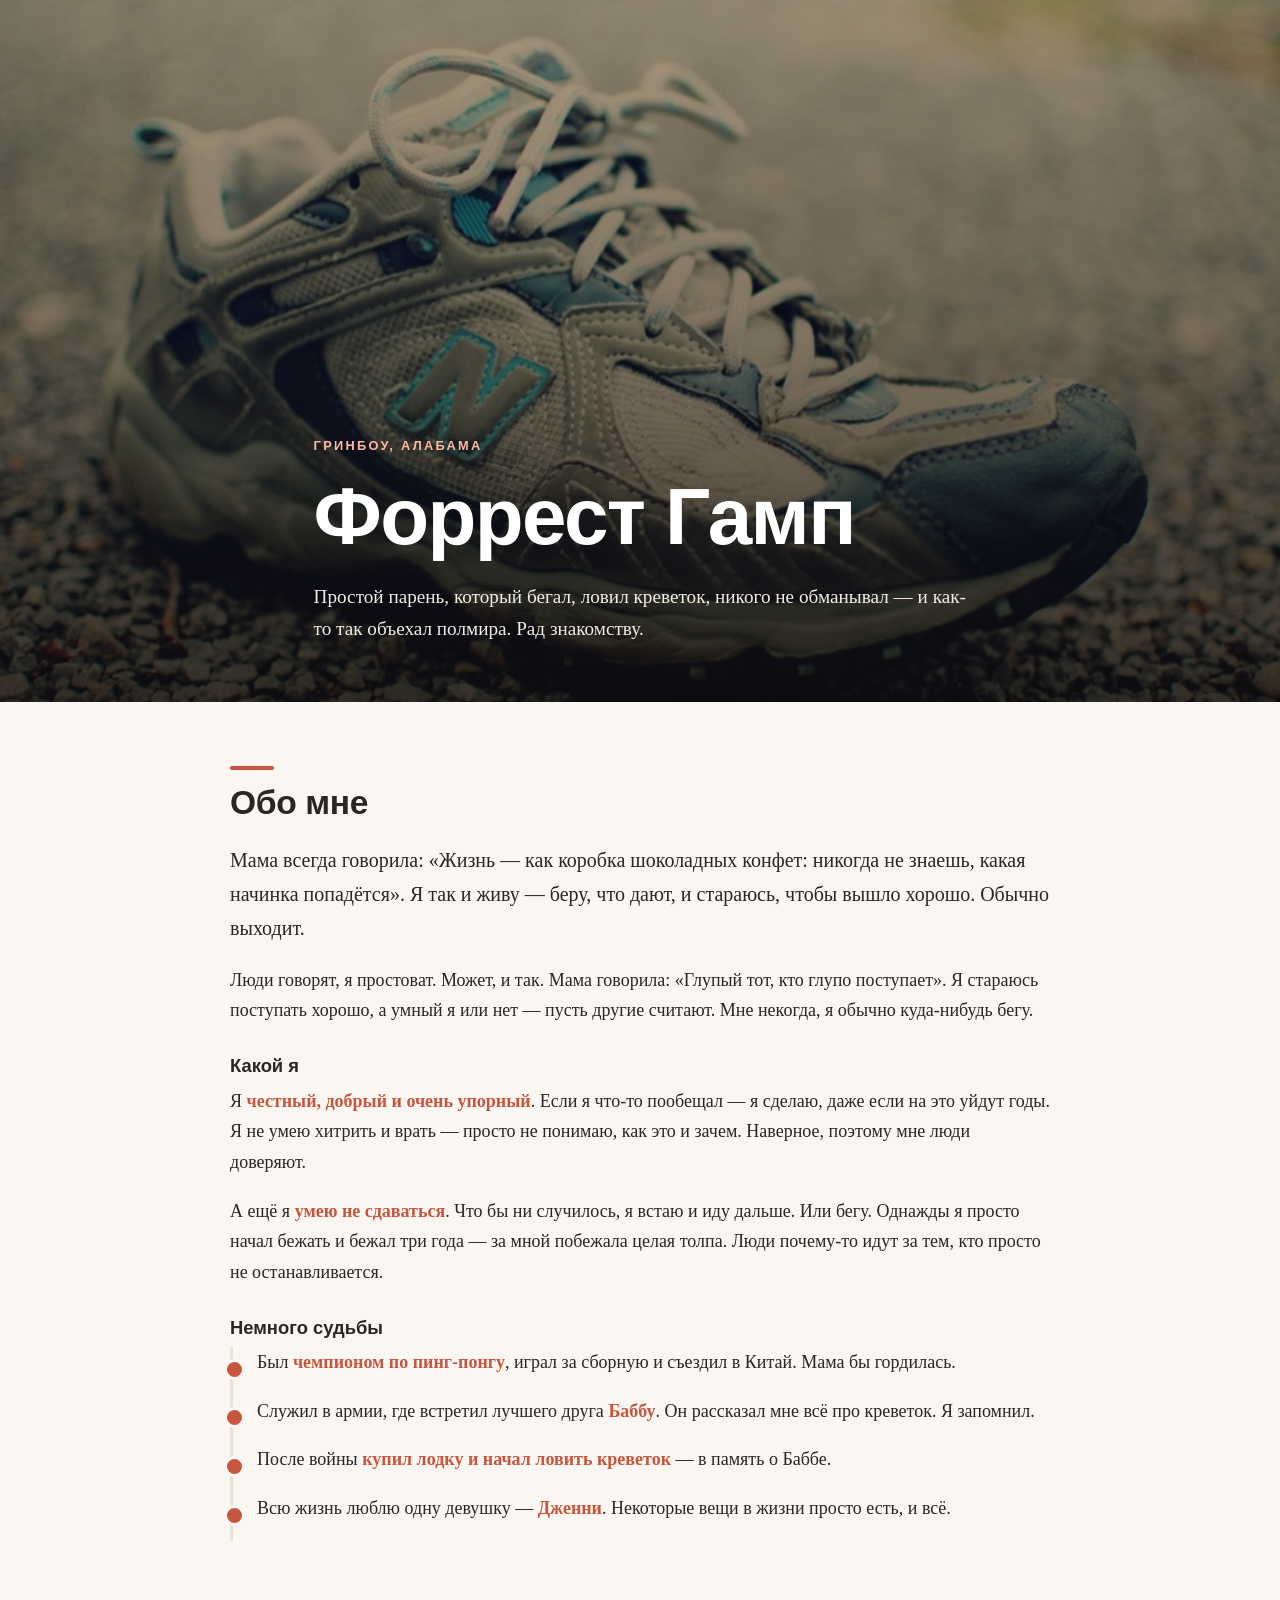
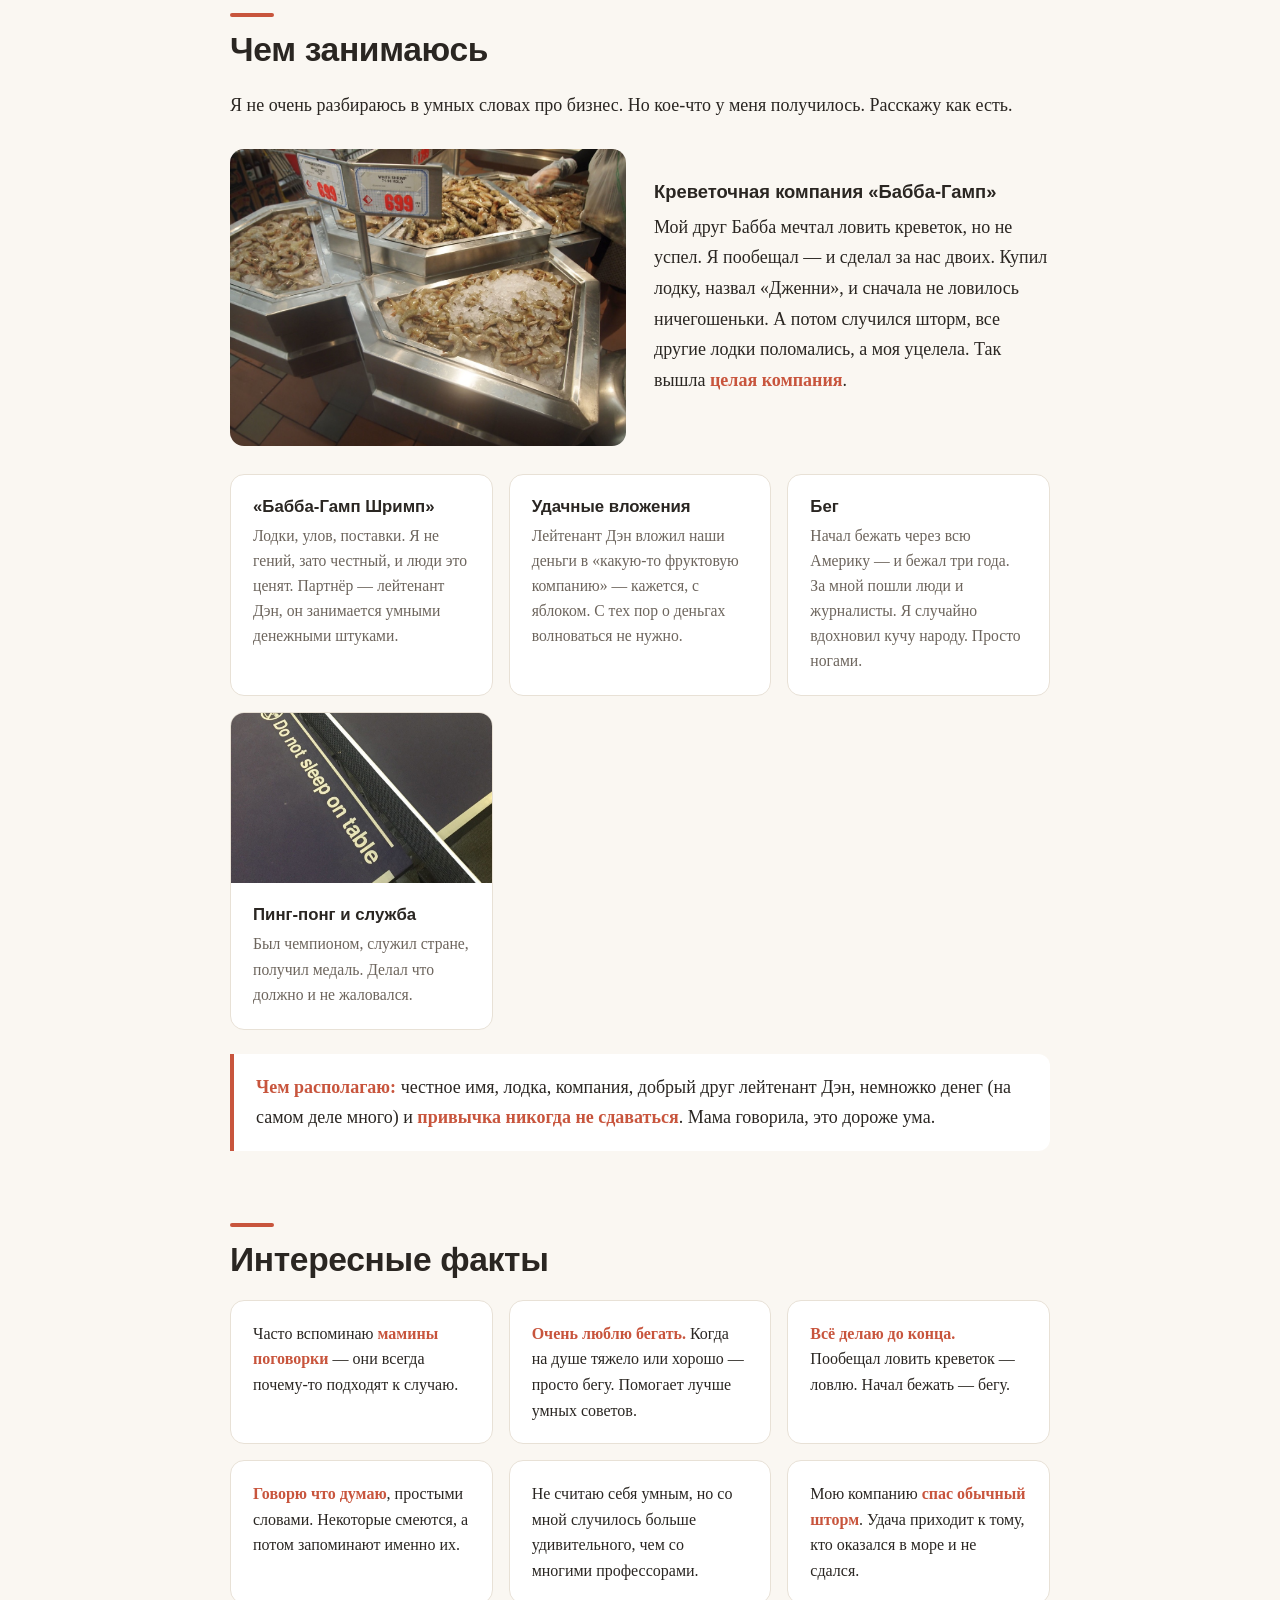
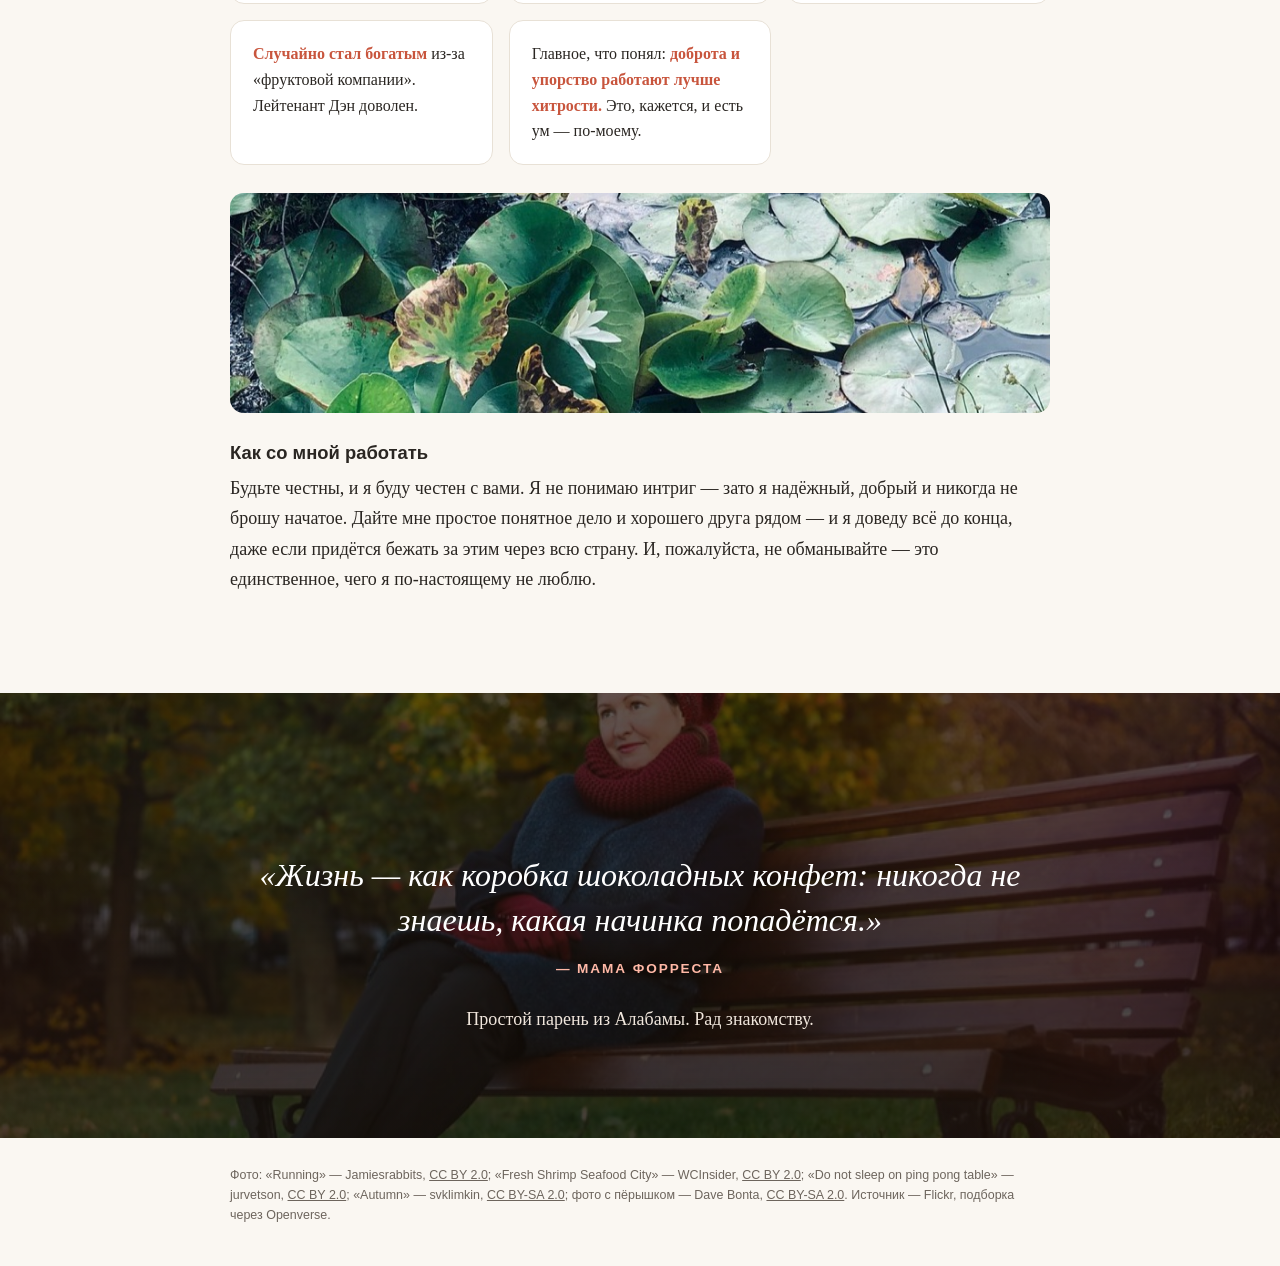
==== index.html @ f734841b "Add Persona page Co-Authored-By: Claude Sonnet 5.5 <noreply@anthropic.com>" ====
<!doctype html>
<html lang="ru">
<head>
<meta charset="utf-8">
<meta name="viewport" content="width=device-width, initial-scale=1">
<title>Форрест Гамп — визитка</title>
<style>
:root{
  --bg:#faf7f2; --ink:#2a2622; --muted:#6d655d; --card:#fff; --line:#e8e1d6;
  --accent:#c8553d;
}
*{box-sizing:border-box}
html{scroll-behavior:smooth}
body{margin:0;background:var(--bg);color:var(--ink);font:18px/1.7 Georgia,"Iowan Old Style","Times New Roman",serif;-webkit-font-smoothing:antialiased}
img{display:block;max-width:100%}
.wrap{max-width:860px;margin:0 auto;padding:0 20px}
h1,h2,h3{font-family:-apple-system,"Segoe UI",Helvetica,Arial,sans-serif;line-height:1.15;margin:0}
h2{font-size:clamp(1.6rem,4vw,2.1rem);letter-spacing:-.01em;margin-bottom:.6em}
h2::before{content:"";display:block;width:44px;height:4px;background:var(--accent);border-radius:2px;margin-bottom:14px}
h3{font-size:1.15rem;margin:1.6em 0 .5em}
p{margin:0 0 1em}
strong{color:var(--accent);font-weight:700}
section{padding:64px 0 8px}

/* hero */
.hero{position:relative;min-height:78vh;display:flex;align-items:flex-end;color:#fff;
  background:linear-gradient(to top,rgba(15,12,10,.82) 0%,rgba(15,12,10,.5) 55%,rgba(15,12,10,.35) 100%),url(images/running.jpg) center/cover no-repeat}
.hero .wrap{padding-top:120px;padding-bottom:56px}
.eyebrow{font:600 .8rem/1 -apple-system,"Segoe UI",sans-serif;letter-spacing:.18em;text-transform:uppercase;color:#ffb8a6;margin-bottom:18px}
.hero h1{font-size:clamp(2.6rem,9vw,5rem);letter-spacing:-.02em}
.hero p{max-width:34em;font-size:1.2rem;margin:18px 0 0;color:#f3ece4}

/* about */
.lead{font-size:1.25rem}
.timeline{list-style:none;margin:0;padding:0;border-left:3px solid var(--line)}
.timeline li{position:relative;padding:0 0 18px 24px}
.timeline li::before{content:"";position:absolute;left:-9px;top:.65em;width:15px;height:15px;border-radius:50%;background:var(--accent);border:3px solid var(--bg)}

/* work */
.feature{display:grid;grid-template-columns:1fr 1fr;gap:28px;align-items:center;margin:28px 0}
.feature img{width:100%;height:100%;min-height:260px;object-fit:cover;border-radius:14px}
.cards{display:grid;grid-template-columns:repeat(auto-fit,minmax(240px,1fr));gap:16px;margin:24px 0}
.card{background:var(--card);border:1px solid var(--line);border-radius:14px;padding:22px}
.card h3{margin:0 0 .4em;font-size:1.05rem}
.card p{margin:0;font-size:.98rem;color:var(--muted);line-height:1.6}
.card.photo{padding:0;overflow:hidden;display:flex;flex-direction:column}
.card.photo img{width:100%;height:170px;object-fit:cover}
.card.photo div{padding:22px}
.resources{background:var(--card);border-left:4px solid var(--accent);border-radius:0 12px 12px 0;padding:18px 22px;margin-top:24px}

/* facts */
.facts{display:grid;grid-template-columns:repeat(auto-fit,minmax(250px,1fr));gap:16px;list-style:none;padding:0;margin:0 0 24px}
.facts li{background:var(--card);border:1px solid var(--line);border-radius:14px;padding:20px 22px;font-size:1rem;line-height:1.6}
.accent-img{position:relative;margin:28px 0}
.accent-img img{width:100%;height:220px;object-fit:cover;border-radius:14px}

/* finale */
.finale{position:relative;margin-top:72px;color:#fff;text-align:center;
  background:linear-gradient(rgba(20,12,6,.68),rgba(20,12,6,.78)),url(images/bench.jpg) center/cover no-repeat}
.finale .wrap{padding-top:96px;padding-bottom:96px}
blockquote{margin:0 auto;max-width:28em;font-size:clamp(1.4rem,4vw,2rem);line-height:1.4;font-style:italic}
blockquote footer{margin-top:18px;font:600 .85rem -apple-system,"Segoe UI",sans-serif;letter-spacing:.14em;text-transform:uppercase;color:#ffb8a6;font-style:normal}
.finale p{margin:28px auto 0;max-width:30em;color:#f0e6dc}

footer.credits{font:.78rem/1.6 -apple-system,"Segoe UI",sans-serif;color:var(--muted);padding:28px 20px 40px;max-width:860px;margin:0 auto}
footer.credits a{color:inherit}

@media(max-width:640px){
  body{font-size:17px}
  section{padding-top:48px}
  .feature{grid-template-columns:1fr}
  .feature img{min-height:200px;height:220px}
  .hero{min-height:70vh}
}
</style>
</head>
<body>

<header class="hero">
  <div class="wrap">
    <div class="eyebrow">Гринбоу, Алабама</div>
    <h1>Форрест Гамп</h1>
    <p>Простой парень, который бегал, ловил креветок, никого не обманывал — и как-то так объехал полмира. Рад знакомству.</p>
  </div>
</header>

<main class="wrap">

<section id="about">
  <h2>Обо мне</h2>
  <p class="lead">Мама всегда говорила: «Жизнь — как коробка шоколадных конфет: никогда не знаешь, какая начинка попадётся». Я так и живу — беру, что дают, и стараюсь, чтобы вышло хорошо. Обычно выходит.</p>
  <p>Люди говорят, я простоват. Может, и так. Мама говорила: «Глупый тот, кто глупо поступает». Я стараюсь поступать хорошо, а умный я или нет — пусть другие считают. Мне некогда, я обычно куда-нибудь бегу.</p>

  <h3>Какой я</h3>
  <p>Я <strong>честный, добрый и очень упорный</strong>. Если я что-то пообещал — я сделаю, даже если на это уйдут годы. Я не умею хитрить и врать — просто не понимаю, как это и зачем. Наверное, поэтому мне люди доверяют.</p>
  <p>А ещё я <strong>умею не сдаваться</strong>. Что бы ни случилось, я встаю и иду дальше. Или бегу. Однажды я просто начал бежать и бежал три года — за мной побежала целая толпа. Люди почему-то идут за тем, кто просто не останавливается.</p>

  <h3>Немного судьбы</h3>
  <ul class="timeline">
    <li>Был <strong>чемпионом по пинг-понгу</strong>, играл за сборную и съездил в Китай. Мама бы гордилась.</li>
    <li>Служил в армии, где встретил лучшего друга <strong>Баббу</strong>. Он рассказал мне всё про креветок. Я запомнил.</li>
    <li>После войны <strong>купил лодку и начал ловить креветок</strong> — в память о Баббе.</li>
    <li>Всю жизнь люблю одну девушку — <strong>Дженни</strong>. Некоторые вещи в жизни просто есть, и всё.</li>
  </ul>
</section>

<section id="work">
  <h2>Чем занимаюсь</h2>
  <p>Я не очень разбираюсь в умных словах про бизнес. Но кое-что у меня получилось. Расскажу как есть.</p>

  <div class="feature">
    <img src="images/shrimp.jpg" alt="Свежие креветки" loading="lazy">
    <div>
      <h3 style="margin-top:0">Креветочная компания «Бабба-Гамп»</h3>
      <p>Мой друг Бабба мечтал ловить креветок, но не успел. Я пообещал — и сделал за нас двоих. Купил лодку, назвал «Дженни», и сначала не ловилось ничегошеньки. А потом случился шторм, все другие лодки поломались, а моя уцелела. Так вышла <strong>целая компания</strong>.</p>
    </div>
  </div>

  <div class="cards">
    <div class="card"><h3>«Бабба-Гамп Шримп»</h3><p>Лодки, улов, поставки. Я не гений, зато честный, и люди это ценят. Партнёр — лейтенант Дэн, он занимается умными денежными штуками.</p></div>
    <div class="card"><h3>Удачные вложения</h3><p>Лейтенант Дэн вложил наши деньги в «какую-то фруктовую компанию» — кажется, с яблоком. С тех пор о деньгах волноваться не нужно.</p></div>
    <div class="card"><h3>Бег</h3><p>Начал бежать через всю Америку — и бежал три года. За мной пошли люди и журналисты. Я случайно вдохновил кучу народу. Просто ногами.</p></div>
    <div class="card photo">
      <img src="images/pingpong.jpg" alt="Стол для пинг-понга" loading="lazy">
      <div><h3>Пинг-понг и служба</h3><p>Был чемпионом, служил стране, получил медаль. Делал что должно и не жаловался.</p></div>
    </div>
  </div>

  <div class="resources"><strong>Чем располагаю:</strong> честное имя, лодка, компания, добрый друг лейтенант Дэн, немножко денег (на самом деле много) и <strong>привычка никогда не сдаваться</strong>. Мама говорила, это дороже ума.</div>
</section>

<section id="facts">
  <h2>Интересные факты</h2>
  <ul class="facts">
    <li>Часто вспоминаю <strong>мамины поговорки</strong> — они всегда почему-то подходят к случаю.</li>
    <li><strong>Очень люблю бегать.</strong> Когда на душе тяжело или хорошо — просто бегу. Помогает лучше умных советов.</li>
    <li><strong>Всё делаю до конца.</strong> Пообещал ловить креветок — ловлю. Начал бежать — бегу.</li>
    <li><strong>Говорю что думаю</strong>, простыми словами. Некоторые смеются, а потом запоминают именно их.</li>
    <li>Не считаю себя умным, но со мной случилось больше удивительного, чем со многими профессорами.</li>
    <li>Мою компанию <strong>спас обычный шторм</strong>. Удача приходит к тому, кто оказался в море и не сдался.</li>
    <li><strong>Случайно стал богатым</strong> из-за «фруктовой компании». Лейтенант Дэн доволен.</li>
    <li>Главное, что понял: <strong>доброта и упорство работают лучше хитрости.</strong> Это, кажется, и есть ум — по-моему.</li>
  </ul>

  <div class="accent-img"><img src="images/feather.jpg" alt="Пёрышко, плывущее вниз в лесу" loading="lazy"></div>

  <h3>Как со мной работать</h3>
  <p>Будьте честны, и я буду честен с вами. Я не понимаю интриг — зато я надёжный, добрый и никогда не брошу начатое. Дайте мне простое понятное дело и хорошего друга рядом — и я доведу всё до конца, даже если придётся бежать за этим через всю страну. И, пожалуйста, не обманывайте — это единственное, чего я по-настоящему не люблю.</p>
</section>

</main>

<section class="finale">
  <div class="wrap">
    <blockquote>
      «Жизнь — как коробка шоколадных конфет: никогда не знаешь, какая начинка попадётся.»
      <footer>— Мама Форреста</footer>
    </blockquote>
    <p>Простой парень из Алабамы. Рад знакомству.</p>
  </div>
</section>

<footer class="credits">
  Фото:
  «Running» — Jamiesrabbits, <a href="https://creativecommons.org/licenses/by/2.0/">CC BY 2.0</a>;
  «Fresh Shrimp Seafood City» — WCInsider, <a href="https://creativecommons.org/licenses/by/2.0/">CC BY 2.0</a>;
  «Do not sleep on ping pong table» — jurvetson, <a href="https://creativecommons.org/licenses/by/2.0/">CC BY 2.0</a>;
  «Autumn» — svklimkin, <a href="https://creativecommons.org/licenses/by-sa/2.0/">CC BY-SA 2.0</a>;
  фото с пёрышком — Dave Bonta, <a href="https://creativecommons.org/licenses/by-sa/2.0/">CC BY-SA 2.0</a>. Источник — Flickr, подборка через Openverse.
</footer>

</body>
</html>
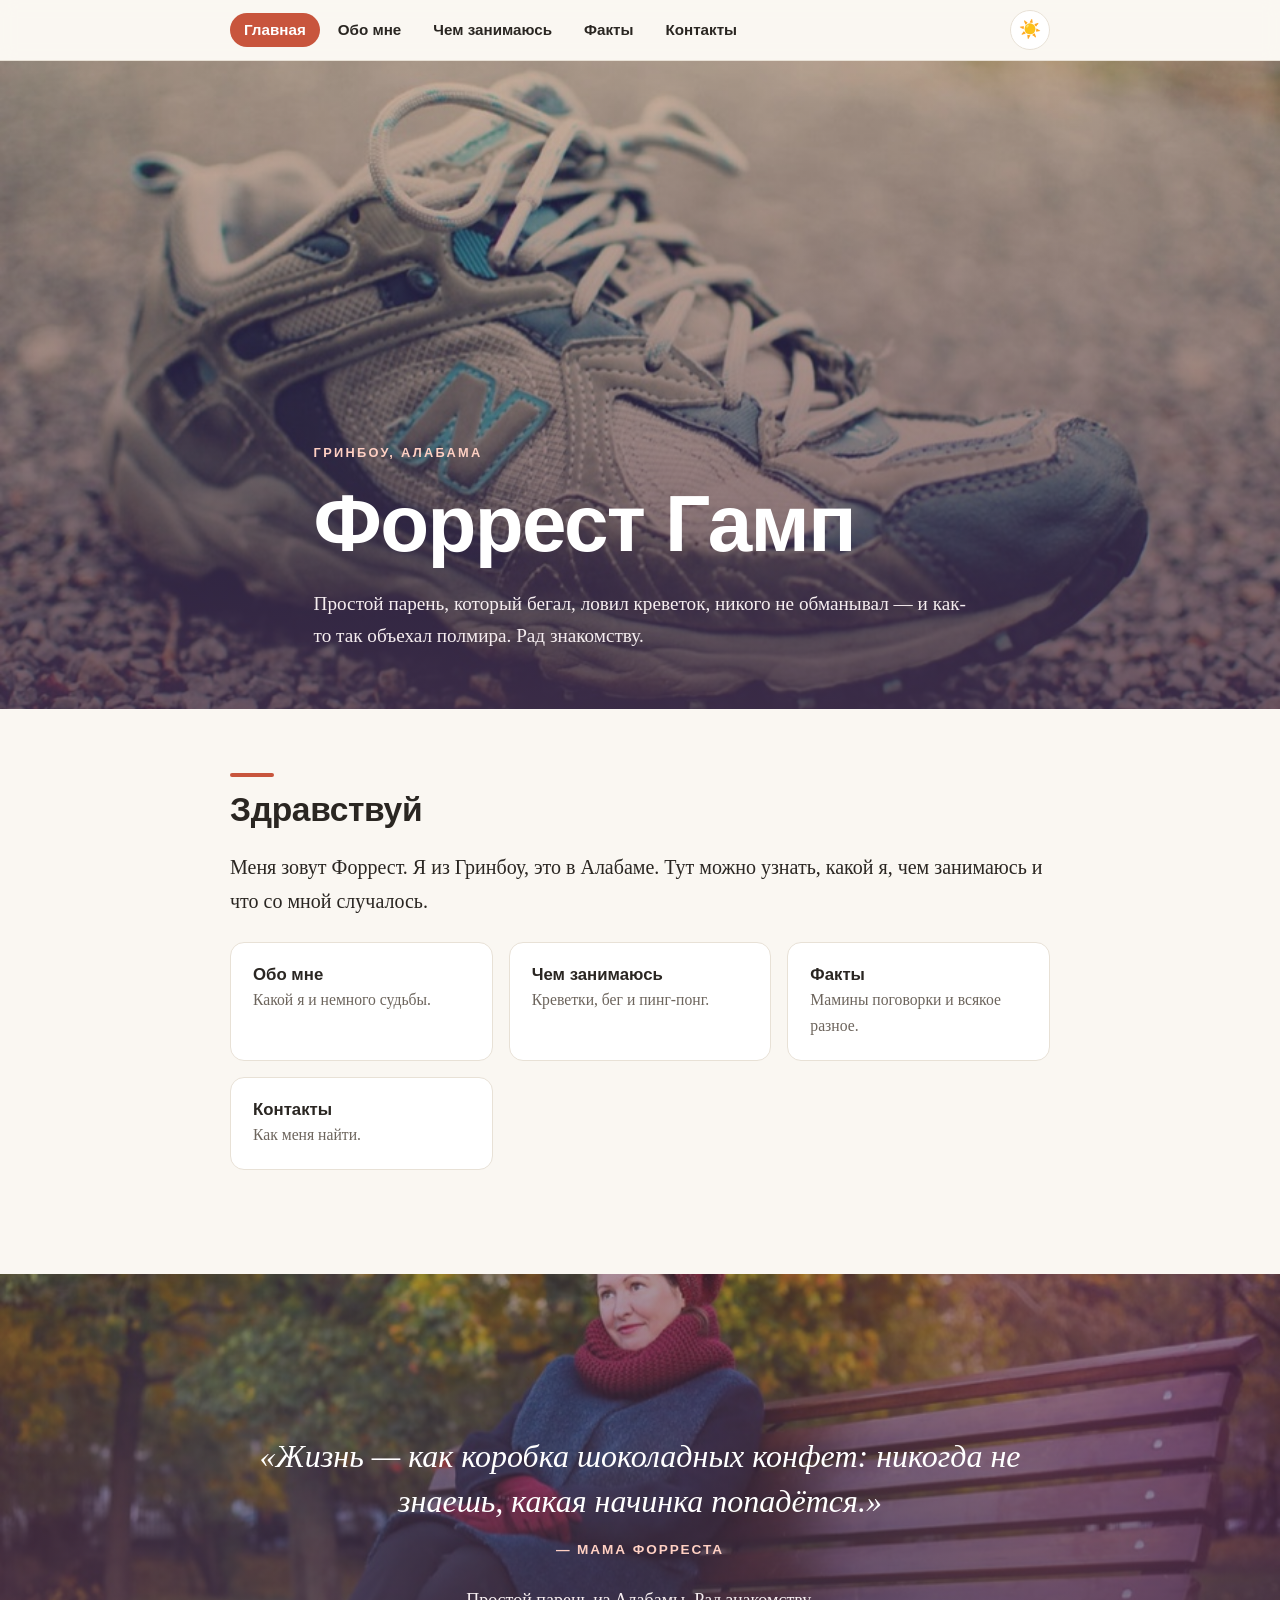
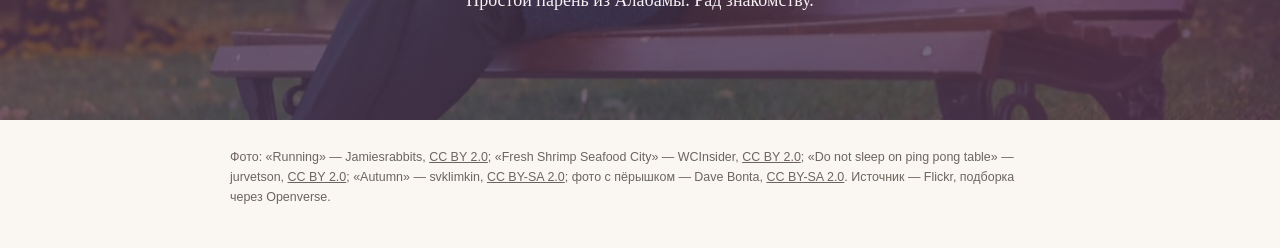
==== commit b725ae24: "Update index page to use shared stylesheet Co-Authored-By: Claude Sonnet 5.5 <noreply@anthropic.com>" ====
--- a/index.html
+++ b/index.html
@@ -4,77 +4,19 @@
 <meta charset="utf-8">
 <meta name="viewport" content="width=device-width, initial-scale=1">
 <title>Форрест Гамп — визитка</title>
-<style>
-:root{
-  --bg:#faf7f2; --ink:#2a2622; --muted:#6d655d; --card:#fff; --line:#e8e1d6;
-  --accent:#c8553d;
-}
-*{box-sizing:border-box}
-html{scroll-behavior:smooth}
-body{margin:0;background:var(--bg);color:var(--ink);font:18px/1.7 Georgia,"Iowan Old Style","Times New Roman",serif;-webkit-font-smoothing:antialiased}
-img{display:block;max-width:100%}
-.wrap{max-width:860px;margin:0 auto;padding:0 20px}
-h1,h2,h3{font-family:-apple-system,"Segoe UI",Helvetica,Arial,sans-serif;line-height:1.15;margin:0}
-h2{font-size:clamp(1.6rem,4vw,2.1rem);letter-spacing:-.01em;margin-bottom:.6em}
-h2::before{content:"";display:block;width:44px;height:4px;background:var(--accent);border-radius:2px;margin-bottom:14px}
-h3{font-size:1.15rem;margin:1.6em 0 .5em}
-p{margin:0 0 1em}
-strong{color:var(--accent);font-weight:700}
-section{padding:64px 0 8px}
-
-/* hero */
-.hero{position:relative;min-height:78vh;display:flex;align-items:flex-end;color:#fff;
-  background:linear-gradient(to top,rgba(15,12,10,.82) 0%,rgba(15,12,10,.5) 55%,rgba(15,12,10,.35) 100%),url(images/running.jpg) center/cover no-repeat}
-.hero .wrap{padding-top:120px;padding-bottom:56px}
-.eyebrow{font:600 .8rem/1 -apple-system,"Segoe UI",sans-serif;letter-spacing:.18em;text-transform:uppercase;color:#ffb8a6;margin-bottom:18px}
-.hero h1{font-size:clamp(2.6rem,9vw,5rem);letter-spacing:-.02em}
-.hero p{max-width:34em;font-size:1.2rem;margin:18px 0 0;color:#f3ece4}
-
-/* about */
-.lead{font-size:1.25rem}
-.timeline{list-style:none;margin:0;padding:0;border-left:3px solid var(--line)}
-.timeline li{position:relative;padding:0 0 18px 24px}
-.timeline li::before{content:"";position:absolute;left:-9px;top:.65em;width:15px;height:15px;border-radius:50%;background:var(--accent);border:3px solid var(--bg)}
-
-/* work */
-.feature{display:grid;grid-template-columns:1fr 1fr;gap:28px;align-items:center;margin:28px 0}
-.feature img{width:100%;height:100%;min-height:260px;object-fit:cover;border-radius:14px}
-.cards{display:grid;grid-template-columns:repeat(auto-fit,minmax(240px,1fr));gap:16px;margin:24px 0}
-.card{background:var(--card);border:1px solid var(--line);border-radius:14px;padding:22px}
-.card h3{margin:0 0 .4em;font-size:1.05rem}
-.card p{margin:0;font-size:.98rem;color:var(--muted);line-height:1.6}
-.card.photo{padding:0;overflow:hidden;display:flex;flex-direction:column}
-.card.photo img{width:100%;height:170px;object-fit:cover}
-.card.photo div{padding:22px}
-.resources{background:var(--card);border-left:4px solid var(--accent);border-radius:0 12px 12px 0;padding:18px 22px;margin-top:24px}
-
-/* facts */
-.facts{display:grid;grid-template-columns:repeat(auto-fit,minmax(250px,1fr));gap:16px;list-style:none;padding:0;margin:0 0 24px}
-.facts li{background:var(--card);border:1px solid var(--line);border-radius:14px;padding:20px 22px;font-size:1rem;line-height:1.6}
-.accent-img{position:relative;margin:28px 0}
-.accent-img img{width:100%;height:220px;object-fit:cover;border-radius:14px}
-
-/* finale */
-.finale{position:relative;margin-top:72px;color:#fff;text-align:center;
-  background:linear-gradient(rgba(20,12,6,.68),rgba(20,12,6,.78)),url(images/bench.jpg) center/cover no-repeat}
-.finale .wrap{padding-top:96px;padding-bottom:96px}
-blockquote{margin:0 auto;max-width:28em;font-size:clamp(1.4rem,4vw,2rem);line-height:1.4;font-style:italic}
-blockquote footer{margin-top:18px;font:600 .85rem -apple-system,"Segoe UI",sans-serif;letter-spacing:.14em;text-transform:uppercase;color:#ffb8a6;font-style:normal}
-.finale p{margin:28px auto 0;max-width:30em;color:#f0e6dc}
-
-footer.credits{font:.78rem/1.6 -apple-system,"Segoe UI",sans-serif;color:var(--muted);padding:28px 20px 40px;max-width:860px;margin:0 auto}
-footer.credits a{color:inherit}
-
-@media(max-width:640px){
-  body{font-size:17px}
-  section{padding-top:48px}
-  .feature{grid-template-columns:1fr}
-  .feature img{min-height:200px;height:220px}
-  .hero{min-height:70vh}
-}
-</style>
+<script>
+try{var t=localStorage.getItem('theme');if(!t)t=matchMedia('(prefers-color-scheme: dark)').matches?'dark':'light';document.documentElement.setAttribute('data-theme',t)}catch(e){}
+</script>
+<link rel="stylesheet" href="style.css">
 </head>
 <body>
+
+<nav class="nav">
+  <div class="wrap">
+    <ul><li><a href="index.html" aria-current="page">Главная</a></li><li><a href="about.html">Обо мне</a></li><li><a href="work.html">Чем занимаюсь</a></li><li><a href="facts.html">Факты</a></li><li><a href="contacts.html">Контакты</a></li></ul>
+    <button class="theme-toggle" type="button" aria-label="Переключить тему"><span class="sun" aria-hidden="true">☀️</span><span class="moon" aria-hidden="true">🌙</span></button>
+  </div>
+</nav>
 
 <header class="hero">
   <div class="wrap">
@@ -86,66 +28,15 @@
 
 <main class="wrap">
 
-<section id="about">
-  <h2>Обо мне</h2>
-  <p class="lead">Мама всегда говорила: «Жизнь — как коробка шоколадных конфет: никогда не знаешь, какая начинка попадётся». Я так и живу — беру, что дают, и стараюсь, чтобы вышло хорошо. Обычно выходит.</p>
-  <p>Люди говорят, я простоват. Может, и так. Мама говорила: «Глупый тот, кто глупо поступает». Я стараюсь поступать хорошо, а умный я или нет — пусть другие считают. Мне некогда, я обычно куда-нибудь бегу.</p>
-
-  <h3>Какой я</h3>
-  <p>Я <strong>честный, добрый и очень упорный</strong>. Если я что-то пообещал — я сделаю, даже если на это уйдут годы. Я не умею хитрить и врать — просто не понимаю, как это и зачем. Наверное, поэтому мне люди доверяют.</p>
-  <p>А ещё я <strong>умею не сдаваться</strong>. Что бы ни случилось, я встаю и иду дальше. Или бегу. Однажды я просто начал бежать и бежал три года — за мной побежала целая толпа. Люди почему-то идут за тем, кто просто не останавливается.</p>
-
-  <h3>Немного судьбы</h3>
-  <ul class="timeline">
-    <li>Был <strong>чемпионом по пинг-понгу</strong>, играл за сборную и съездил в Китай. Мама бы гордилась.</li>
-    <li>Служил в армии, где встретил лучшего друга <strong>Баббу</strong>. Он рассказал мне всё про креветок. Я запомнил.</li>
-    <li>После войны <strong>купил лодку и начал ловить креветок</strong> — в память о Баббе.</li>
-    <li>Всю жизнь люблю одну девушку — <strong>Дженни</strong>. Некоторые вещи в жизни просто есть, и всё.</li>
-  </ul>
-</section>
-
-<section id="work">
-  <h2>Чем занимаюсь</h2>
-  <p>Я не очень разбираюсь в умных словах про бизнес. Но кое-что у меня получилось. Расскажу как есть.</p>
-
-  <div class="feature">
-    <img src="images/shrimp.jpg" alt="Свежие креветки" loading="lazy">
-    <div>
-      <h3 style="margin-top:0">Креветочная компания «Бабба-Гамп»</h3>
-      <p>Мой друг Бабба мечтал ловить креветок, но не успел. Я пообещал — и сделал за нас двоих. Купил лодку, назвал «Дженни», и сначала не ловилось ничегошеньки. А потом случился шторм, все другие лодки поломались, а моя уцелела. Так вышла <strong>целая компания</strong>.</p>
-    </div>
+<section>
+  <h2>Здравствуй</h2>
+  <p class="lead">Меня зовут Форрест. Я из Гринбоу, это в Алабаме. Тут можно узнать, какой я, чем занимаюсь и что со мной случалось.</p>
+  <div class="cards">
+    <a class="card contact-card" href="about.html"><div><h3>Обо мне</h3><p>Какой я и немного судьбы.</p></div></a>
+    <a class="card contact-card" href="work.html"><div><h3>Чем занимаюсь</h3><p>Креветки, бег и пинг-понг.</p></div></a>
+    <a class="card contact-card" href="facts.html"><div><h3>Факты</h3><p>Мамины поговорки и всякое разное.</p></div></a>
+    <a class="card contact-card" href="contacts.html"><div><h3>Контакты</h3><p>Как меня найти.</p></div></a>
   </div>
-
-  <div class="cards">
-    <div class="card"><h3>«Бабба-Гамп Шримп»</h3><p>Лодки, улов, поставки. Я не гений, зато честный, и люди это ценят. Партнёр — лейтенант Дэн, он занимается умными денежными штуками.</p></div>
-    <div class="card"><h3>Удачные вложения</h3><p>Лейтенант Дэн вложил наши деньги в «какую-то фруктовую компанию» — кажется, с яблоком. С тех пор о деньгах волноваться не нужно.</p></div>
-    <div class="card"><h3>Бег</h3><p>Начал бежать через всю Америку — и бежал три года. За мной пошли люди и журналисты. Я случайно вдохновил кучу народу. Просто ногами.</p></div>
-    <div class="card photo">
-      <img src="images/pingpong.jpg" alt="Стол для пинг-понга" loading="lazy">
-      <div><h3>Пинг-понг и служба</h3><p>Был чемпионом, служил стране, получил медаль. Делал что должно и не жаловался.</p></div>
-    </div>
-  </div>
-
-  <div class="resources"><strong>Чем располагаю:</strong> честное имя, лодка, компания, добрый друг лейтенант Дэн, немножко денег (на самом деле много) и <strong>привычка никогда не сдаваться</strong>. Мама говорила, это дороже ума.</div>
-</section>
-
-<section id="facts">
-  <h2>Интересные факты</h2>
-  <ul class="facts">
-    <li>Часто вспоминаю <strong>мамины поговорки</strong> — они всегда почему-то подходят к случаю.</li>
-    <li><strong>Очень люблю бегать.</strong> Когда на душе тяжело или хорошо — просто бегу. Помогает лучше умных советов.</li>
-    <li><strong>Всё делаю до конца.</strong> Пообещал ловить креветок — ловлю. Начал бежать — бегу.</li>
-    <li><strong>Говорю что думаю</strong>, простыми словами. Некоторые смеются, а потом запоминают именно их.</li>
-    <li>Не считаю себя умным, но со мной случилось больше удивительного, чем со многими профессорами.</li>
-    <li>Мою компанию <strong>спас обычный шторм</strong>. Удача приходит к тому, кто оказался в море и не сдался.</li>
-    <li><strong>Случайно стал богатым</strong> из-за «фруктовой компании». Лейтенант Дэн доволен.</li>
-    <li>Главное, что понял: <strong>доброта и упорство работают лучше хитрости.</strong> Это, кажется, и есть ум — по-моему.</li>
-  </ul>
-
-  <div class="accent-img"><img src="images/feather.jpg" alt="Пёрышко, плывущее вниз в лесу" loading="lazy"></div>
-
-  <h3>Как со мной работать</h3>
-  <p>Будьте честны, и я буду честен с вами. Я не понимаю интриг — зато я надёжный, добрый и никогда не брошу начатое. Дайте мне простое понятное дело и хорошего друга рядом — и я доведу всё до конца, даже если придётся бежать за этим через всю страну. И, пожалуйста, не обманывайте — это единственное, чего я по-настоящему не люблю.</p>
 </section>
 
 </main>
@@ -169,5 +60,6 @@
   фото с пёрышком — Dave Bonta, <a href="https://creativecommons.org/licenses/by-sa/2.0/">CC BY-SA 2.0</a>. Источник — Flickr, подборка через Openverse.
 </footer>
 
+<script src="theme.js"></script>
 </body>
 </html>
--- a/style.css
+++ b/style.css
@@ -0,0 +1,103 @@
+:root{
+  --bg:#faf7f2; --ink:#2a2622; --muted:#6d655d; --card:#fff; --line:#e8e1d6;
+  --accent:#c8553d; --nav-bg:rgba(250,247,242,.88);
+  --hero-from:rgba(74,52,78,.78); --hero-mid:rgba(74,52,78,.48); --hero-to:rgba(74,52,78,.3);
+}
+:root[data-theme="dark"]{
+  --bg:#2e2a3a; --ink:#efe8e0; --muted:#b9b0c2; --card:#3a3547; --line:#4b4559;
+  --accent:#f0907a; --nav-bg:rgba(46,42,58,.88);
+  --hero-from:rgba(46,36,62,.78); --hero-mid:rgba(46,36,62,.5); --hero-to:rgba(46,36,62,.32);
+}
+*{box-sizing:border-box}
+html{scroll-behavior:smooth}
+body{margin:0;background:var(--bg);color:var(--ink);font:18px/1.7 Georgia,"Iowan Old Style","Times New Roman",serif;-webkit-font-smoothing:antialiased;transition:background .25s,color .25s}
+img{display:block;max-width:100%}
+a{color:var(--accent)}
+.wrap{max-width:860px;margin:0 auto;padding:0 20px}
+h1,h2,h3{font-family:-apple-system,"Segoe UI",Helvetica,Arial,sans-serif;line-height:1.15;margin:0}
+h2{font-size:clamp(1.6rem,4vw,2.1rem);letter-spacing:-.01em;margin-bottom:.6em}
+h2::before{content:"";display:block;width:44px;height:4px;background:var(--accent);border-radius:2px;margin-bottom:14px}
+h3{font-size:1.15rem;margin:1.6em 0 .5em}
+p{margin:0 0 1em}
+strong{color:var(--accent);font-weight:700}
+section{padding:64px 0 8px}
+
+/* nav */
+.nav{position:sticky;top:0;z-index:10;background:var(--nav-bg);backdrop-filter:blur(8px);-webkit-backdrop-filter:blur(8px);border-bottom:1px solid var(--line);font:600 .95rem/1 -apple-system,"Segoe UI",sans-serif}
+.nav .wrap{display:flex;align-items:center;gap:8px;padding-top:10px;padding-bottom:10px}
+.nav ul{display:flex;gap:4px;list-style:none;margin:0;padding:0;flex:1;overflow-x:auto;scrollbar-width:none}
+.nav ul::-webkit-scrollbar{display:none}
+.nav a{display:block;padding:9px 14px;border-radius:999px;color:var(--ink);text-decoration:none;white-space:nowrap}
+.nav a:hover{background:var(--line)}
+.nav a[aria-current="page"]{background:var(--accent);color:#fff}
+.theme-toggle{flex:none;width:40px;height:40px;border-radius:50%;border:1px solid var(--line);background:var(--card);color:var(--ink);cursor:pointer;font-size:1.1rem;line-height:1}
+.theme-toggle:hover{border-color:var(--accent)}
+.theme-toggle .moon{display:none}
+:root[data-theme="dark"] .theme-toggle .sun{display:none}
+:root[data-theme="dark"] .theme-toggle .moon{display:inline}
+
+/* page title (inner pages) */
+.page-title{padding-top:48px}
+.page-title h1{font-size:clamp(2rem,6vw,3rem);letter-spacing:-.02em}
+.page-title h1::before{content:"";display:block;width:44px;height:4px;background:var(--accent);border-radius:2px;margin-bottom:14px}
+.page-title + section{padding-top:24px}
+
+/* hero */
+.hero{position:relative;min-height:72vh;display:flex;align-items:flex-end;color:#fff;
+  background:linear-gradient(to top,var(--hero-from) 0%,var(--hero-mid) 55%,var(--hero-to) 100%),url(images/running.jpg) center/cover no-repeat}
+.hero .wrap{padding-top:120px;padding-bottom:56px}
+.eyebrow{font:600 .8rem/1 -apple-system,"Segoe UI",sans-serif;letter-spacing:.18em;text-transform:uppercase;color:#ffd0c3;margin-bottom:18px}
+.hero h1{font-size:clamp(2.6rem,9vw,5rem);letter-spacing:-.02em}
+.hero p{max-width:34em;font-size:1.2rem;margin:18px 0 0;color:#f6eef0}
+
+/* about */
+.lead{font-size:1.25rem}
+.timeline{list-style:none;margin:0;padding:0;border-left:3px solid var(--line)}
+.timeline li{position:relative;padding:0 0 18px 24px}
+.timeline li::before{content:"";position:absolute;left:-9px;top:.65em;width:15px;height:15px;border-radius:50%;background:var(--accent);border:3px solid var(--bg)}
+
+/* work */
+.feature{display:grid;grid-template-columns:1fr 1fr;gap:28px;align-items:center;margin:28px 0}
+.feature img{width:100%;height:100%;min-height:260px;object-fit:cover;border-radius:14px}
+.cards{display:grid;grid-template-columns:repeat(auto-fit,minmax(240px,1fr));gap:16px;margin:24px 0}
+.card{background:var(--card);border:1px solid var(--line);border-radius:14px;padding:22px}
+.card h3{margin:0 0 .4em;font-size:1.05rem}
+.card p{margin:0;font-size:.98rem;color:var(--muted);line-height:1.6}
+.card.photo{padding:0;overflow:hidden;display:flex;flex-direction:column}
+.card.photo img{width:100%;height:170px;object-fit:cover}
+.card.photo div{padding:22px}
+.resources{background:var(--card);border-left:4px solid var(--accent);border-radius:0 12px 12px 0;padding:18px 22px;margin-top:24px}
+
+/* facts */
+.facts{display:grid;grid-template-columns:repeat(auto-fit,minmax(250px,1fr));gap:16px;list-style:none;padding:0;margin:0 0 24px}
+.facts li{background:var(--card);border:1px solid var(--line);border-radius:14px;padding:20px 22px;font-size:1rem;line-height:1.6}
+.accent-img{position:relative;margin:28px 0}
+.accent-img img{width:100%;height:220px;object-fit:cover;border-radius:14px}
+
+/* contacts */
+.contact-card{display:flex;gap:16px;align-items:flex-start;text-decoration:none;color:var(--ink);transition:transform .15s,border-color .15s}
+.contact-card:hover{transform:translateY(-3px);border-color:var(--accent)}
+.contact-card svg{flex:none;width:36px;height:36px;color:var(--accent)}
+.contact-card h3{margin:0 0 .2em}
+.contact-card p{word-break:break-word}
+
+/* finale */
+.finale{position:relative;margin-top:72px;color:#fff;text-align:center;
+  background:linear-gradient(var(--hero-mid),var(--hero-from)),url(images/bench.jpg) center/cover no-repeat}
+.finale .wrap{padding-top:96px;padding-bottom:96px}
+blockquote{margin:0 auto;max-width:28em;font-size:clamp(1.4rem,4vw,2rem);line-height:1.4;font-style:italic}
+blockquote footer{margin-top:18px;font:600 .85rem -apple-system,"Segoe UI",sans-serif;letter-spacing:.14em;text-transform:uppercase;color:#ffd0c3;font-style:normal}
+.finale p{margin:28px auto 0;max-width:30em;color:#f6eef0}
+
+footer.credits{font:.78rem/1.6 -apple-system,"Segoe UI",sans-serif;color:var(--muted);padding:28px 20px 40px;max-width:860px;margin:0 auto}
+footer.credits a{color:inherit}
+main{min-height:40vh}
+
+@media(max-width:640px){
+  body{font-size:17px}
+  section{padding-top:48px}
+  .feature{grid-template-columns:1fr}
+  .feature img{min-height:200px;height:220px}
+  .hero{min-height:64vh}
+  .nav a{padding:9px 11px}
+}
